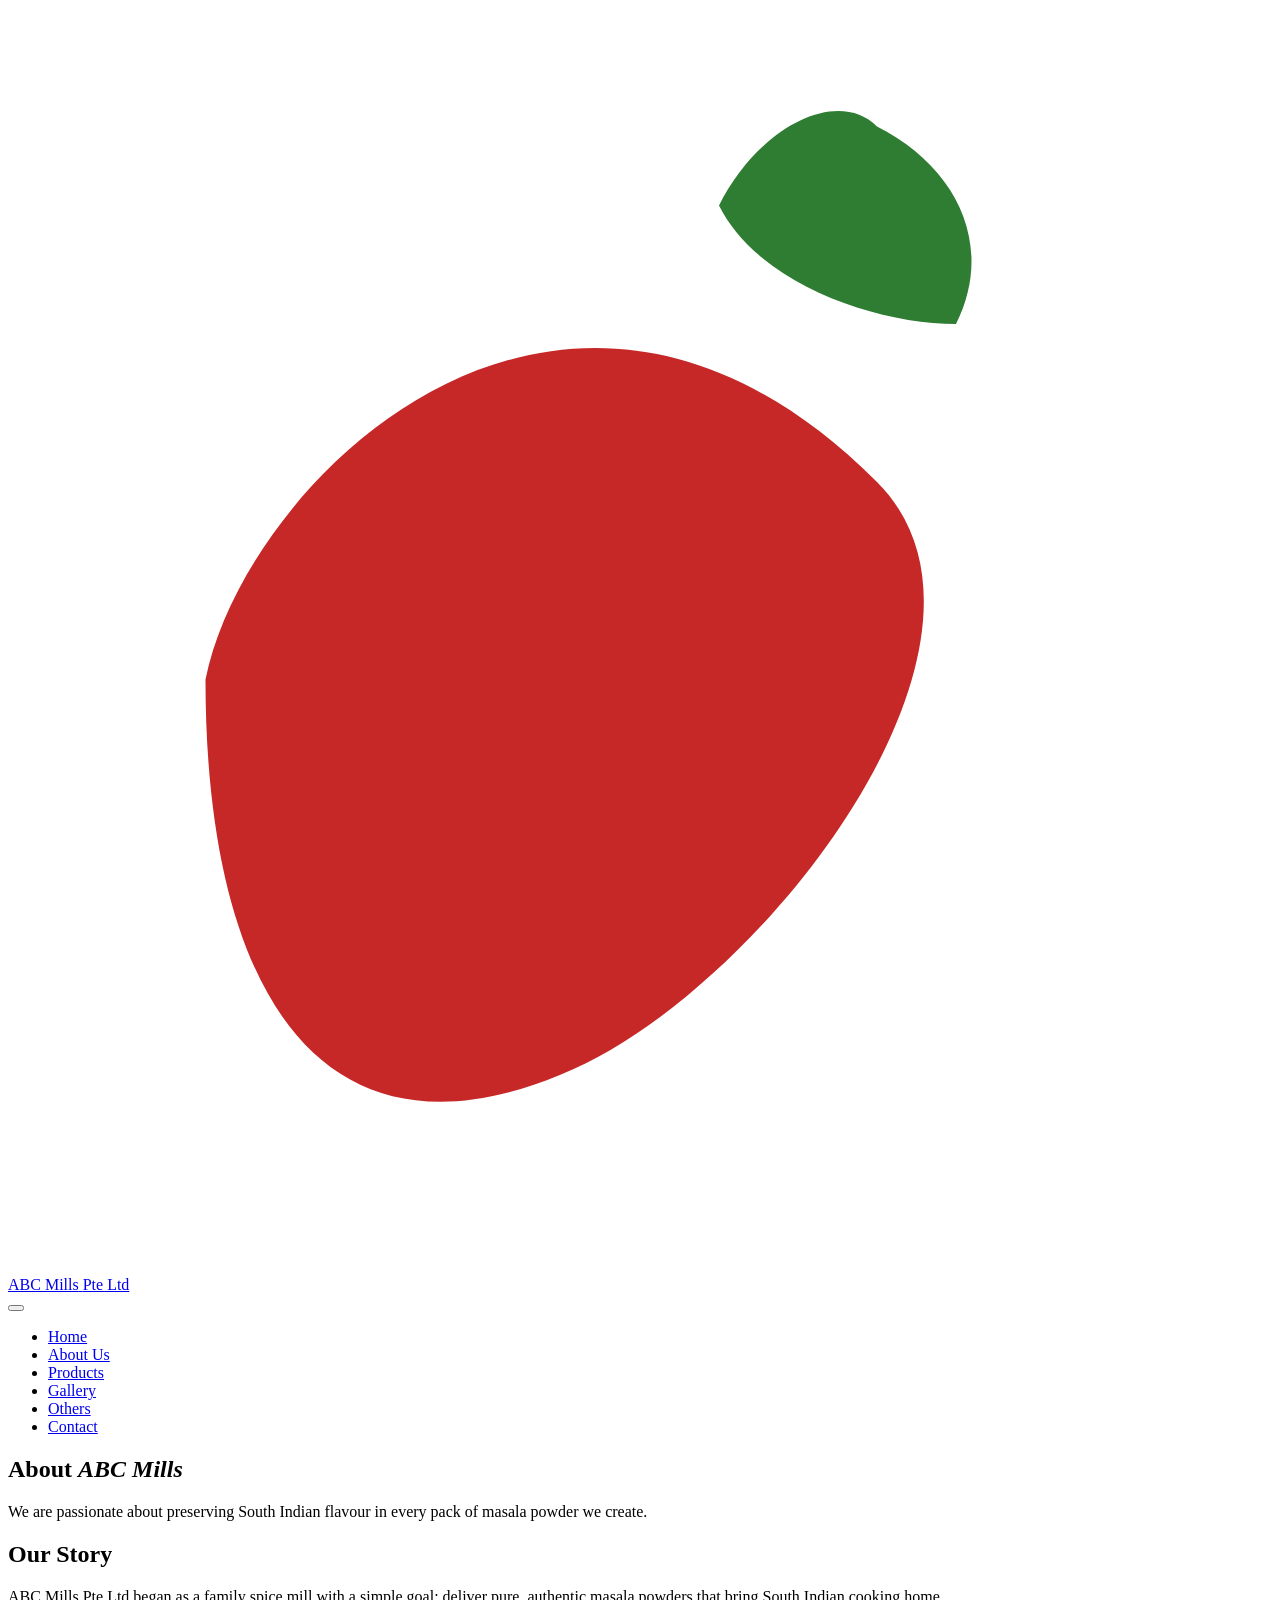
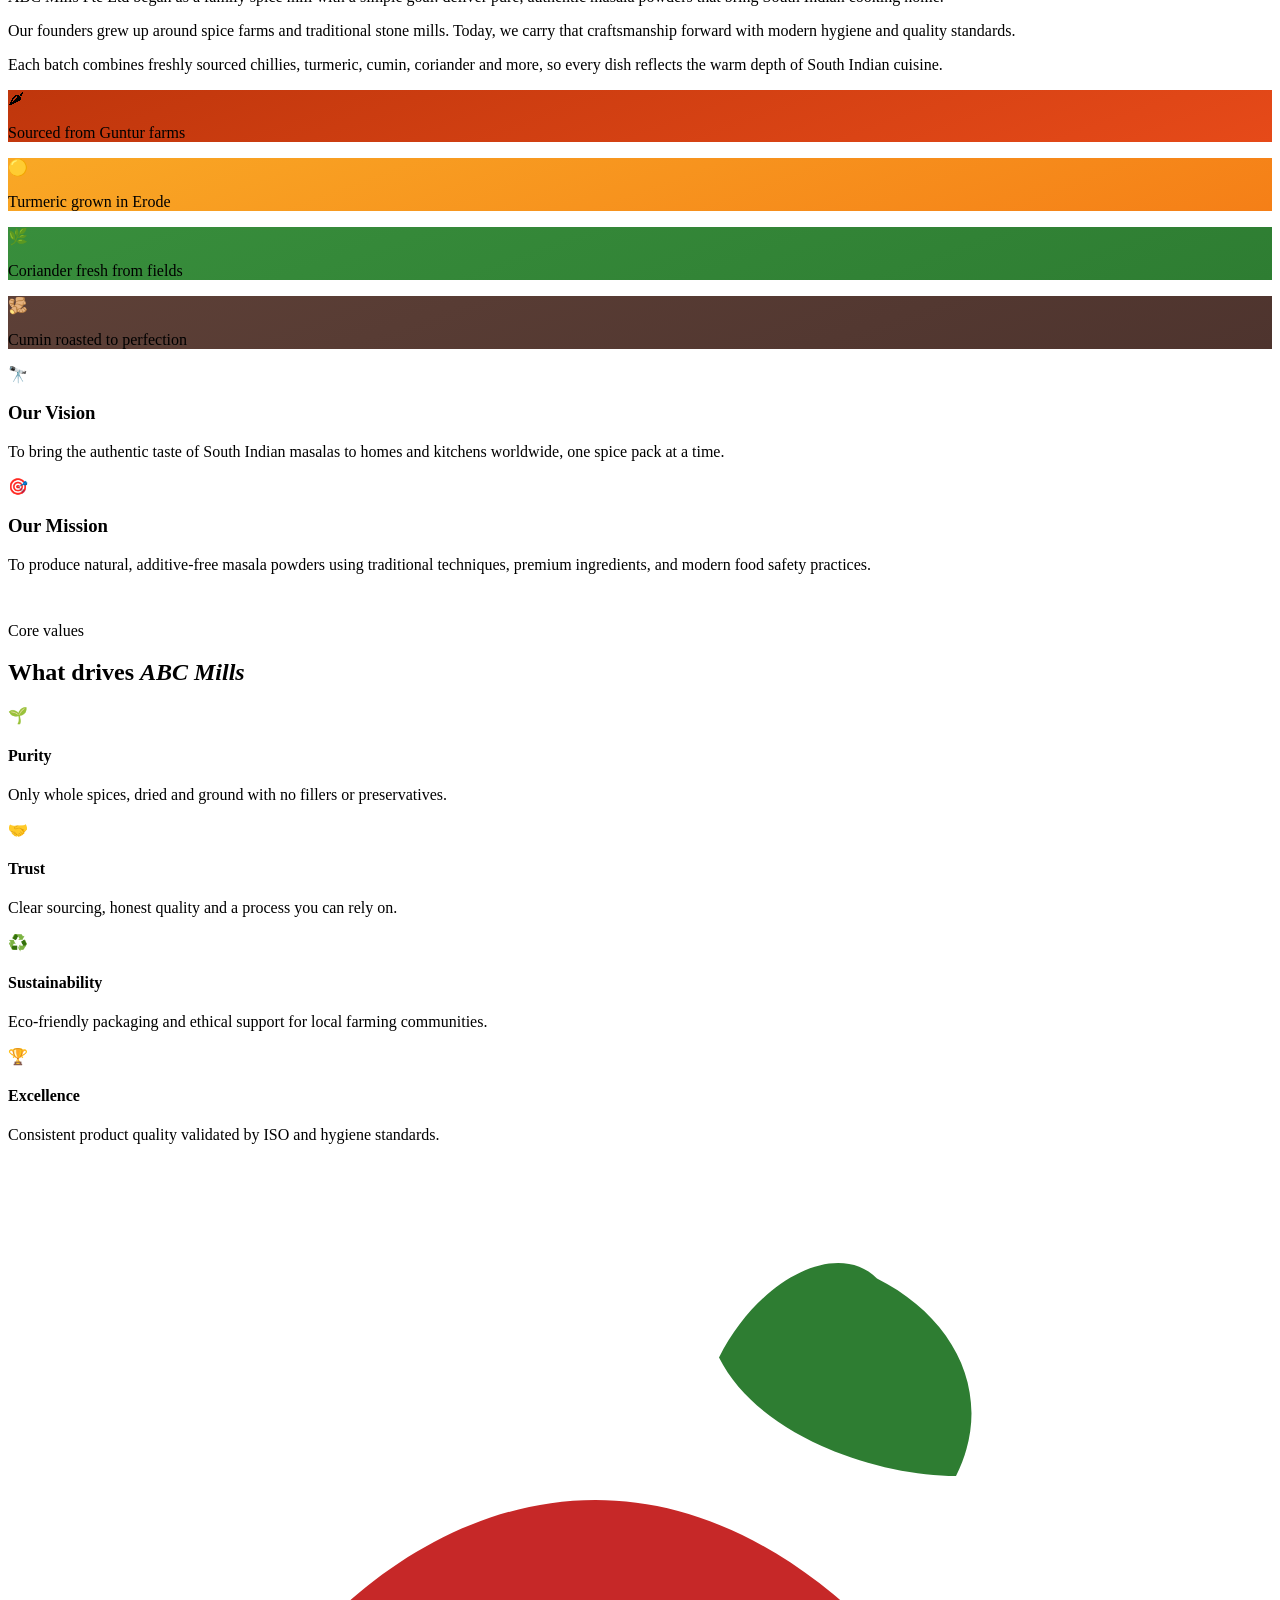
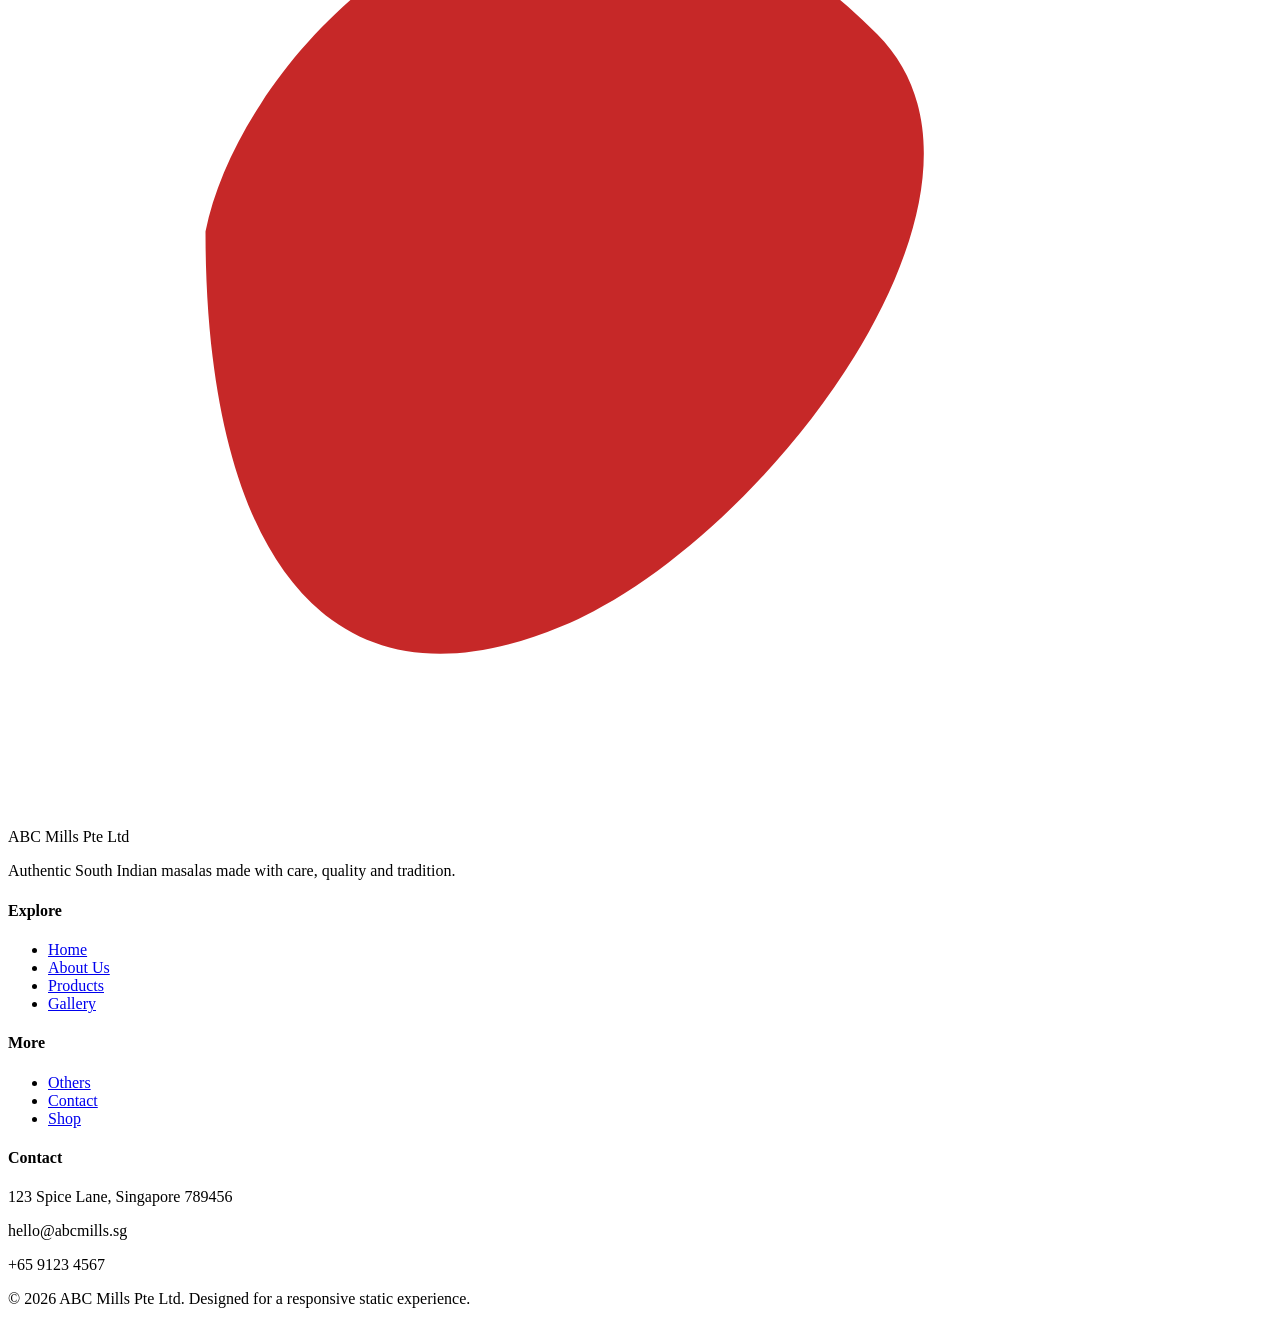
==== about.html @ 27a4ec45 "Add files via upload" ====
<!DOCTYPE html>
<html lang="en">
<head>
  <meta charset="UTF-8" />
  <meta name="viewport" content="width=device-width, initial-scale=1.0" />
  <meta name="description" content="About ABC Mills Pte Ltd — South Indian spice makers with a legacy of authentic masala powders." />
  <meta name="keywords" content="About ABC Mills, masala heritage, vision, mission, South Indian spices" />
  <meta name="author" content="ABC Mills Pte Ltd" />
  <title>ABC Mills Pte Ltd – About Us</title>
  <link rel="preconnect" href="https://fonts.googleapis.com" />
  <link rel="preconnect" href="https://fonts.gstatic.com" crossorigin />
  <link href="https://fonts.googleapis.com/css2?family=Playfair+Display:ital,wght@0,400;0,600;0,700;1,400&family=DM+Sans:wght@300;400;500;600&display=swap" rel="stylesheet" />
  <link rel="stylesheet" href="css/style.css" />
</head>
<body data-page="about">
  <nav class="navbar" id="navbar" role="navigation" aria-label="Primary navigation">
    <div class="nav-container">
      <a href="index.html" class="nav-logo" aria-label="ABC Mills home page">
        <span class="logo-icon" aria-hidden="true">
          <svg xmlns="http://www.w3.org/2000/svg" viewBox="0 0 64 64" role="img" aria-hidden="true">
            <path fill="#c62828" d="M10 34c2-10 18-26 34-10 8 8-6 26-16 30-12 5-18-4-18-20z"/>
            <path fill="#2e7d32" d="M44 6c4 2 6 6 4 10-4 0-10-2-12-6 2-4 6-6 8-4z"/>
          </svg>
        </span>
        <div>
          <span class="logo-name">ABC Mills</span>
          <span class="logo-tagline">Pte Ltd</span>
        </div>
      </a>
      <button class="hamburger" id="hamburger" aria-controls="navLinks" aria-expanded="false" aria-label="Toggle menu">
        <span></span><span></span><span></span>
      </button>
      <ul class="nav-links" id="navLinks">
        <li><a href="index.html" class="nav-link" data-page="home">Home</a></li>
        <li><a href="about.html" class="nav-link" data-page="about">About Us</a></li>
        <li><a href="products.html" class="nav-link" data-page="products">Products</a></li>
        <li><a href="gallery.html" class="nav-link" data-page="gallery">Gallery</a></li>
        <li><a href="others.html" class="nav-link" data-page="others">Others</a></li>
        <li><a href="contact.html" class="nav-link" data-page="contact">Contact</a></li>
      </ul>
    </div>
  </nav>

  <main>
    <section class="page-hero page-hero--saffron">
      <div class="container">
        <h1>About <em>ABC Mills</em></h1>
        <p>We are passionate about preserving South Indian flavour in every pack of masala powder we create.</p>
      </div>
    </section>

    <section class="section">
      <div class="container">
        <div class="about-intro">
          <div class="about-text animate-target">
            <h2>Our Story</h2>
            <p>ABC Mills Pte Ltd began as a family spice mill with a simple goal: deliver pure, authentic masala powders that bring South Indian cooking home.</p>
            <p>Our founders grew up around spice farms and traditional stone mills. Today, we carry that craftsmanship forward with modern hygiene and quality standards.</p>
            <p>Each batch combines freshly sourced chillies, turmeric, cumin, coriander and more, so every dish reflects the warm depth of South Indian cuisine.</p>
          </div>
          <div class="about-visual animate-target">
            <div class="about-img-grid">
              <div class="about-img-card" style="background:linear-gradient(160deg,#bf360c,#e64a19)">
                <span>🌶</span>
                <p>Sourced from Guntur farms</p>
              </div>
              <div class="about-img-card" style="background:linear-gradient(160deg,#f9a825,#f57f17)">
                <span>🟡</span>
                <p>Turmeric grown in Erode</p>
              </div>
              <div class="about-img-card" style="background:linear-gradient(160deg,#388e3c,#2e7d32)">
                <span>🌿</span>
                <p>Coriander fresh from fields</p>
              </div>
              <div class="about-img-card" style="background:linear-gradient(160deg,#5d4037,#4e342e)">
                <span>🫚</span>
                <p>Cumin roasted to perfection</p>
              </div>
            </div>
          </div>
        </div>

        <div class="vm-grid">
          <div class="vm-card vm-vision animate-target">
            <div class="vm-icon">🔭</div>
            <h3>Our Vision</h3>
            <p>To bring the authentic taste of South Indian masalas to homes and kitchens worldwide, one spice pack at a time.</p>
          </div>
          <div class="vm-card vm-mission animate-target">
            <div class="vm-icon">🎯</div>
            <h3>Our Mission</h3>
            <p>To produce natural, additive-free masala powders using traditional techniques, premium ingredients, and modern food safety practices.</p>
          </div>
        </div>

        <div class="section-header" style="margin-top:3rem">
          <span class="section-tag">Core values</span>
          <h2>What drives <em>ABC Mills</em></h2>
        </div>
        <div class="values-grid">
          <div class="value-item animate-target">
            <span class="value-icon">🌱</span>
            <h4>Purity</h4>
            <p>Only whole spices, dried and ground with no fillers or preservatives.</p>
          </div>
          <div class="value-item animate-target">
            <span class="value-icon">🤝</span>
            <h4>Trust</h4>
            <p>Clear sourcing, honest quality and a process you can rely on.</p>
          </div>
          <div class="value-item animate-target">
            <span class="value-icon">♻️</span>
            <h4>Sustainability</h4>
            <p>Eco-friendly packaging and ethical support for local farming communities.</p>
          </div>
          <div class="value-item animate-target">
            <span class="value-icon">🏆</span>
            <h4>Excellence</h4>
            <p>Consistent product quality validated by ISO and hygiene standards.</p>
          </div>
        </div>
      </div>
    </section>
  </main>

  <footer class="footer">
    <div class="container footer-top">
      <div class="footer-grid">
        <div class="footer-brand">
          <div class="footer-logo">
            <span class="logo-icon" aria-hidden="true">
              <svg xmlns="http://www.w3.org/2000/svg" viewBox="0 0 64 64" role="img" aria-hidden="true">
                <path fill="#c62828" d="M10 34c2-10 18-26 34-10 8 8-6 26-16 30-12 5-18-4-18-20z"/>
                <path fill="#2e7d32" d="M44 6c4 2 6 6 4 10-4 0-10-2-12-6 2-4 6-6 8-4z"/>
              </svg>
            </span>
            <div>
              <span class="logo-name">ABC Mills</span>
              <span class="logo-tagline">Pte Ltd</span>
            </div>
          </div>
          <p>Authentic South Indian masalas made with care, quality and tradition.</p>
        </div>
        <div class="footer-nav">
          <h4>Explore</h4>
          <ul>
            <li><a href="index.html">Home</a></li>
            <li><a href="about.html">About Us</a></li>
            <li><a href="products.html">Products</a></li>
            <li><a href="gallery.html">Gallery</a></li>
          </ul>
        </div>
        <div class="footer-nav">
          <h4>More</h4>
          <ul>
            <li><a href="others.html">Others</a></li>
            <li><a href="contact.html">Contact</a></li>
            <li><a href="dummy-shop.html">Shop</a></li>
          </ul>
        </div>
        <div class="footer-contact">
          <h4>Contact</h4>
          <p>123 Spice Lane, Singapore 789456</p>
          <p>hello@abcmills.sg</p>
          <p>+65 9123 4567</p>
        </div>
      </div>
    </div>
    <div class="container footer-bottom">
      <p>© 2026 ABC Mills Pte Ltd. Designed for a responsive static experience.</p>
    </div>
  </footer>

  <script src="js/main.js"></script>
</body>
</html>
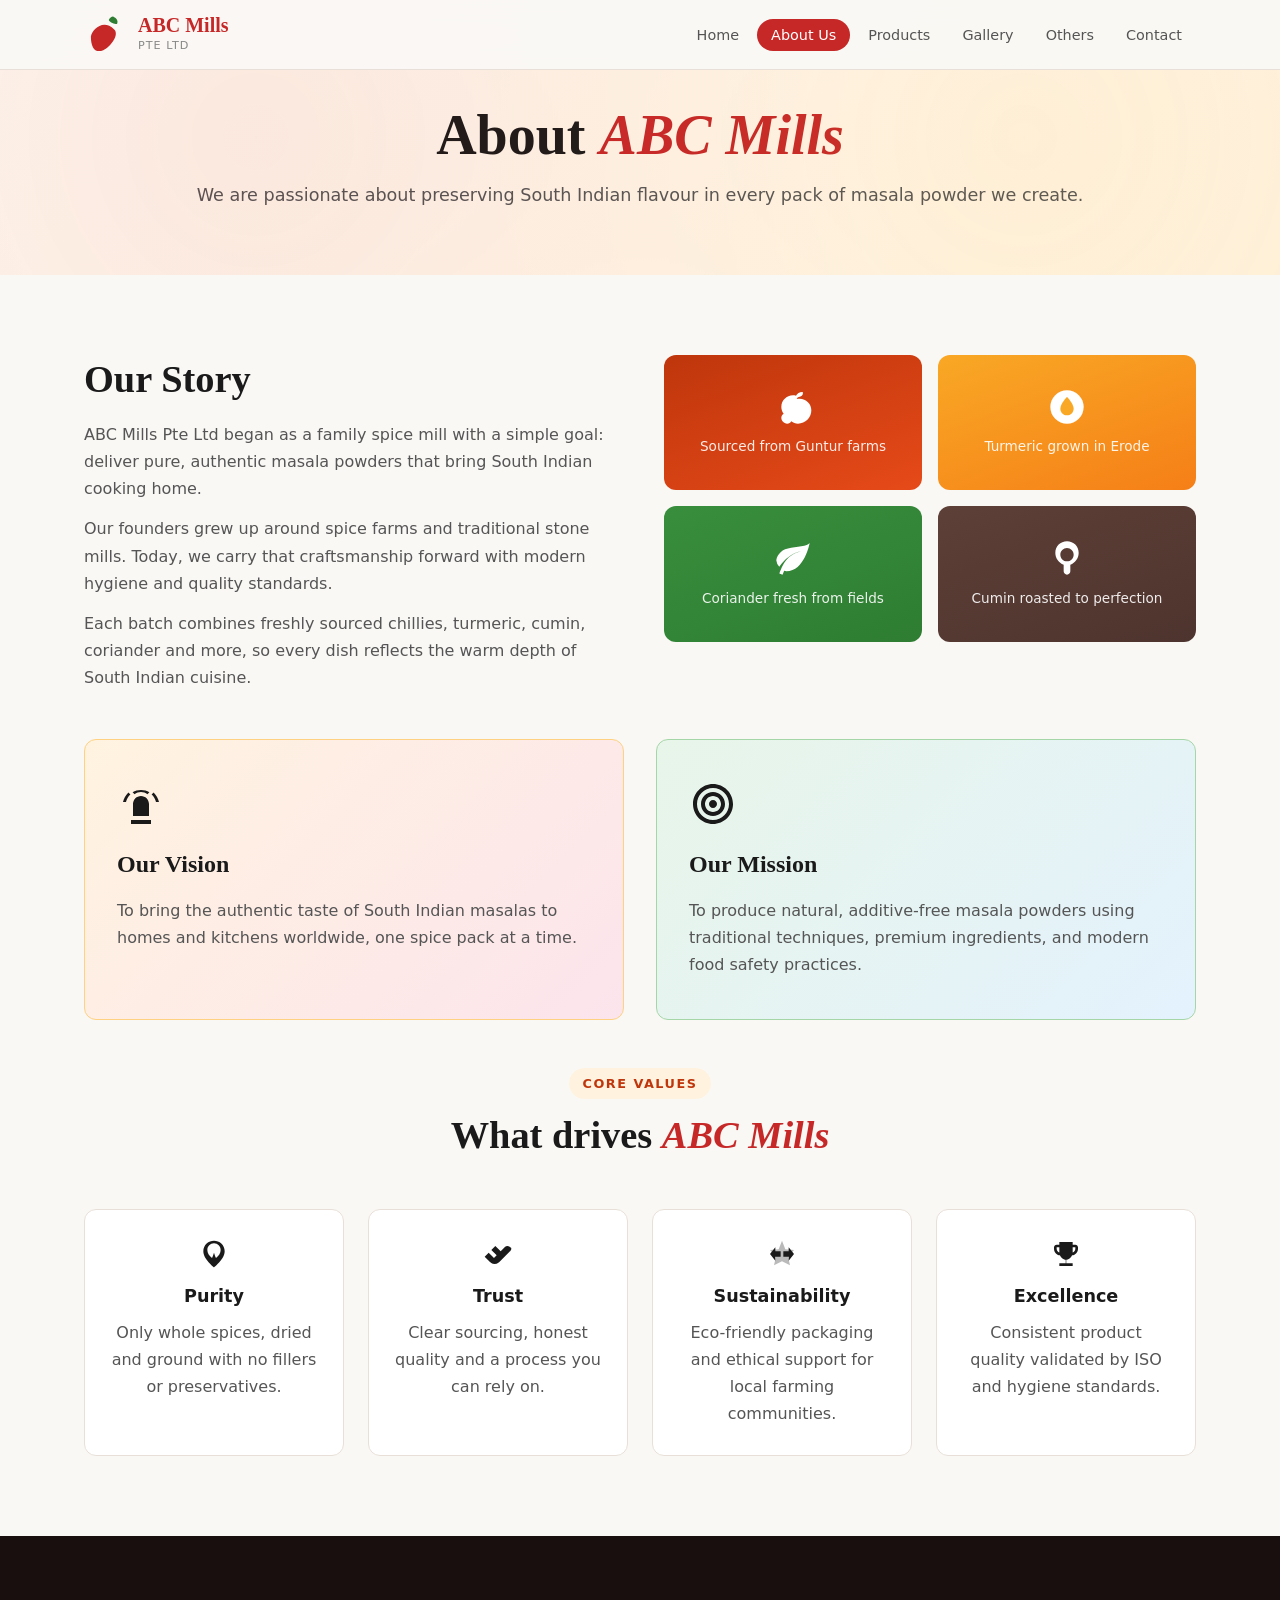
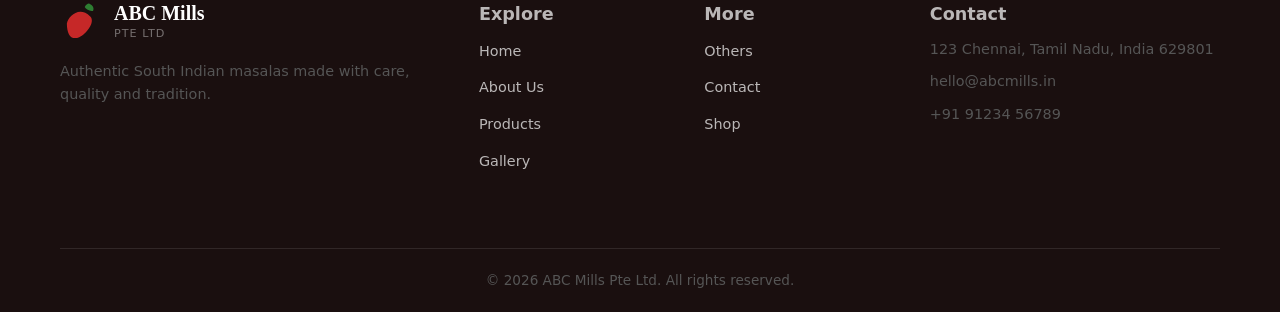
==== commit 8181a999: "Akil" ====
--- a/about.html
+++ b/about.html
@@ -11,6 +11,32 @@
   <link rel="preconnect" href="https://fonts.gstatic.com" crossorigin />
   <link href="https://fonts.googleapis.com/css2?family=Playfair+Display:ital,wght@0,400;0,600;0,700;1,400&family=DM+Sans:wght@300;400;500;600&display=swap" rel="stylesheet" />
   <link rel="stylesheet" href="css/style.css" />
+  <style>
+    .icon-svg, .vm-icon, .value-icon {
+      display: inline-flex;
+      align-items: center;
+      justify-content: center;
+    }
+    .icon-svg svg, .vm-icon svg, .value-icon svg {
+      width: 2.5rem;
+      height: 2.5rem;
+      fill: currentColor;
+    }
+    .vm-icon svg {
+      width: 3rem;
+      height: 3rem;
+    }
+    .value-icon svg {
+      width: 2rem;
+      height: 2rem;
+    }
+    .about-img-card span {
+      display: inline-flex;
+      align-items: center;
+      justify-content: center;
+      font-size: 2rem;
+    }
+  </style>
 </head>
 <body data-page="about">
   <nav class="navbar" id="navbar" role="navigation" aria-label="Primary navigation">
@@ -61,19 +87,19 @@
           <div class="about-visual animate-target">
             <div class="about-img-grid">
               <div class="about-img-card" style="background:linear-gradient(160deg,#bf360c,#e64a19)">
-                <span>🌶</span>
+                <span class="icon-svg"><svg xmlns="http://www.w3.org/2000/svg" viewBox="0 0 24 24" fill="currentColor" width="32" height="32"><path d="M17.5 3C15.9 3 14.5 3.9 13.8 5.2C13.3 5.1 12.7 5 12 5C8.1 5 5 8.1 5 12C5 13.5 5.5 14.9 6.4 16C5.5 16.5 5 17.4 5 18.5C5 20.4 6.6 22 8.5 22C9.6 22 10.5 21.5 11 20.6C12.1 21.5 13.5 22 15 22C19.4 22 23 18.4 23 14C23 10.1 19.9 7 16 7C15.3 7 14.7 7.1 14.2 7.2C14.5 6.5 15 6 15.5 6C16.9 6 18 4.9 18 3.5C18 3.2 17.8 3 17.5 3Z"/></svg></span>
                 <p>Sourced from Guntur farms</p>
               </div>
               <div class="about-img-card" style="background:linear-gradient(160deg,#f9a825,#f57f17)">
-                <span>🟡</span>
+                <span class="icon-svg"><svg xmlns="http://www.w3.org/2000/svg" viewBox="0 0 24 24" fill="currentColor" width="32" height="32"><circle cx="12" cy="12" r="10"/><path d="M12 6C12 6 8 10 8 13C8 15.2 9.8 17 12 17C14.2 17 16 15.2 16 13C16 10 12 6 12 6Z" fill="#f9a825"/></svg></span>
                 <p>Turmeric grown in Erode</p>
               </div>
               <div class="about-img-card" style="background:linear-gradient(160deg,#388e3c,#2e7d32)">
-                <span>🌿</span>
+                <span class="icon-svg"><svg xmlns="http://www.w3.org/2000/svg" viewBox="0 0 24 24" fill="currentColor" width="32" height="32"><path d="M17 8C8 10 5.9 16.17 3.82 21.34L5.71 22l1-2.3A4.49 4.49 0 0 0 8 20C19 20 22 3 22 3c-1 2-8 2.25-13 3.25S2 11.5 2 13.5a6.22 6.22 0 0 0 1.75 3.75C7 13 11 9 17 8Z"/></svg></span>
                 <p>Coriander fresh from fields</p>
               </div>
               <div class="about-img-card" style="background:linear-gradient(160deg,#5d4037,#4e342e)">
-                <span>🫚</span>
+                <span class="icon-svg"><svg xmlns="http://www.w3.org/2000/svg" viewBox="0 0 24 24" fill="currentColor" width="32" height="32"><path d="M12 2C8 2 5 5 5 9C5 12 7 15 10 16V20C10 21.1 10.9 22 12 22C13.1 22 14 21.1 14 20V16C17 15 19 12 19 9C19 5 16 2 12 2ZM12 14C9.8 14 8 12.2 8 10C8 7.8 9.8 6 12 6C14.2 6 16 7.8 16 10C16 12.2 14.2 14 12 14Z"/></svg></span>
                 <p>Cumin roasted to perfection</p>
               </div>
             </div>
@@ -82,12 +108,12 @@
 
         <div class="vm-grid">
           <div class="vm-card vm-vision animate-target">
-            <div class="vm-icon">🔭</div>
+            <div class="vm-icon"><svg xmlns="http://www.w3.org/2000/svg" viewBox="0 0 24 24" fill="currentColor" width="32" height="32"><path d="M21 11H19.5C19.2 9.5 18.4 8.2 17.3 7.2L18.3 6.2C19.7 7.6 20.6 9.2 21 11ZM16.2 6.1L15.2 7.1C14.3 6.4 13.2 6 12 6C10.8 6 9.7 6.4 8.8 7.1L7.8 6.1C9 5.4 10.4 5 12 5C13.6 5 15 5.4 16.2 6.1ZM6.7 7.2C5.6 8.2 4.8 9.5 4.5 11H3C3.4 9.2 4.3 7.6 5.7 6.2L6.7 7.2ZM12 8C14.2 8 16 9.8 16 12V18H8V12C8 9.8 9.8 8 12 8ZM7 20H17V22H7V20Z"/></svg></div>
             <h3>Our Vision</h3>
             <p>To bring the authentic taste of South Indian masalas to homes and kitchens worldwide, one spice pack at a time.</p>
           </div>
           <div class="vm-card vm-mission animate-target">
-            <div class="vm-icon">🎯</div>
+            <div class="vm-icon"><svg xmlns="http://www.w3.org/2000/svg" viewBox="0 0 24 24" fill="currentColor" width="32" height="32"><path d="M12 2C6.5 2 2 6.5 2 12S6.5 22 12 22 22 17.5 22 12 17.5 2 12 2ZM12 20C7.6 20 4 16.4 4 12S7.6 4 12 4 20 7.6 20 12 16.4 20 12 20ZM12 6C8.7 6 6 8.7 6 12S8.7 18 12 18 18 15.3 18 12 15.3 6 12 6ZM12 16C9.8 16 8 14.2 8 12S9.8 8 12 8 16 9.8 16 12 14.2 16 12 16ZM12 10C10.9 10 10 10.9 10 12S10.9 14 12 14 14 13.1 14 12 13.1 10 12 10Z"/></svg></div>
             <h3>Our Mission</h3>
             <p>To produce natural, additive-free masala powders using traditional techniques, premium ingredients, and modern food safety practices.</p>
           </div>
@@ -99,22 +125,22 @@
         </div>
         <div class="values-grid">
           <div class="value-item animate-target">
-            <span class="value-icon">🌱</span>
+            <span class="value-icon"><svg xmlns="http://www.w3.org/2000/svg" viewBox="0 0 24 24" fill="currentColor" width="32" height="32"><path d="M12 22C12 22 4 16 4 10C4 5 8 2 12 2C16 2 20 5 20 10C20 16 12 22 12 22ZM12 4C9.2 4 7 6.2 7 9C7 11.5 8.5 13.5 10.5 15C11 14 11.5 12.5 12 11C12.5 12.5 13 14 13.5 15C15.5 13.5 17 11.5 17 9C17 6.2 14.8 4 12 4Z"/></svg></span>
             <h4>Purity</h4>
             <p>Only whole spices, dried and ground with no fillers or preservatives.</p>
           </div>
           <div class="value-item animate-target">
-            <span class="value-icon">🤝</span>
+            <span class="value-icon"><svg xmlns="http://www.w3.org/2000/svg" viewBox="0 0 24 24" fill="currentColor" width="32" height="32"><path d="M21 7C21 7 20.5 6 19 6C17.5 6 17 7 17 7L14 10L10 6L7 9L11 13L9 15L5 11L2 14L6 18C6 18 7.5 19.5 9.5 19.5C11.5 19.5 13 18 13 18L21 10C21 10 22 9 22 8C22 7 21 7 21 7Z"/></svg></span>
             <h4>Trust</h4>
             <p>Clear sourcing, honest quality and a process you can rely on.</p>
           </div>
           <div class="value-item animate-target">
-            <span class="value-icon">♻️</span>
+            <span class="value-icon"><svg xmlns="http://www.w3.org/2000/svg" viewBox="0 0 24 24" fill="currentColor" width="32" height="32"><path d="M12 2L14.5 8.5L21 9L16.5 14L18 20.5L12 17.5L6 20.5L7.5 14L3 9L9.5 8.5L12 2Z" opacity="0.3"/><path d="M7 7L3 12L7 17V14H11V10H7V7ZM17 7V10H13V14H17V17L21 12L17 7Z"/></svg></span>
             <h4>Sustainability</h4>
             <p>Eco-friendly packaging and ethical support for local farming communities.</p>
           </div>
           <div class="value-item animate-target">
-            <span class="value-icon">🏆</span>
+            <span class="value-icon"><svg xmlns="http://www.w3.org/2000/svg" viewBox="0 0 24 24" fill="currentColor" width="32" height="32"><path d="M19 5H17V3H7V5H5C3.9 5 3 5.9 3 7V8C3 10.55 4.92 12.74 7.39 12.96C8.27 14.85 10.11 16.18 12.21 16.45V19H7V21H17V19H11.79V16.45C13.89 16.18 15.73 14.85 16.61 12.96C19.08 12.74 21 10.55 21 8V7C21 5.9 20.1 5 19 5ZM5 8V7H7V10.82C5.84 10.4 5 9.3 5 8ZM19 8C19 9.3 18.16 10.4 17 10.82V7H19V8Z"/></svg></span>
             <h4>Excellence</h4>
             <p>Consistent product quality validated by ISO and hygiene standards.</p>
           </div>
@@ -160,14 +186,14 @@
         </div>
         <div class="footer-contact">
           <h4>Contact</h4>
-          <p>123 Spice Lane, Singapore 789456</p>
-          <p>hello@abcmills.sg</p>
-          <p>+65 9123 4567</p>
+          <p>123 Chennai, Tamil Nadu, India 629801</p>
+          <p>hello@abcmills.in</p>
+          <p>+91 91234 56789</p>
         </div>
       </div>
     </div>
     <div class="container footer-bottom">
-      <p>© 2026 ABC Mills Pte Ltd. Designed for a responsive static experience.</p>
+      <p>© 2026 ABC Mills Pte Ltd. All rights reserved.</p>
     </div>
   </footer>
 
--- a/css/style.css
+++ b/css/style.css
@@ -0,0 +1,897 @@
+/* ===== RESET & BASE ===== */
+*, *::before, *::after { box-sizing: border-box; margin: 0; padding: 0; }
+
+:root {
+  --primary: #c62828;
+  --primary-dark: #8e0000;
+  --primary-light: #ff5f52;
+  --accent: #f9a825;
+  --accent-dark: #c17900;
+  --text: #1a1a1a;
+  --text-muted: #555;
+  --text-light: #888;
+  --bg: #faf8f5;
+  --bg-warm: #fff8f0;
+  --bg-card: #ffffff;
+  --border: #e8e0d8;
+  --shadow: 0 2px 16px rgba(0,0,0,0.08);
+  --shadow-lg: 0 8px 40px rgba(0,0,0,0.12);
+  --radius: 12px;
+  --radius-sm: 8px;
+  --radius-lg: 20px;
+  --nav-height: 70px;
+  --font-display: 'Playfair Display', Georgia, serif;
+  --font-body: 'DM Sans', system-ui, sans-serif;
+}
+
+html { scroll-behavior: smooth; }
+
+body {
+  font-family: var(--font-body);
+  background: var(--bg);
+  color: var(--text);
+  line-height: 1.7;
+  font-size: 16px;
+}
+
+a { text-decoration: none; color: inherit; }
+img { max-width: 100%; display: block; }
+em { font-style: italic; color: var(--primary); }
+
+/* ===== SCROLLBAR ===== */
+::-webkit-scrollbar { width: 6px; }
+::-webkit-scrollbar-track { background: var(--bg); }
+::-webkit-scrollbar-thumb { background: var(--primary); border-radius: 3px; }
+
+/* ===== TYPOGRAPHY ===== */
+h1 { font-family: var(--font-display); font-size: clamp(2rem, 5vw, 3.5rem); font-weight: 700; line-height: 1.2; }
+h2 { font-family: var(--font-display); font-size: clamp(1.6rem, 3vw, 2.4rem); font-weight: 600; line-height: 1.3; margin-bottom: 1rem; }
+h3 { font-size: 1.25rem; font-weight: 600; margin-bottom: 0.5rem; }
+h4 { font-size: 1.1rem; font-weight: 600; margin-bottom: 0.4rem; }
+h5 { font-size: 0.95rem; font-weight: 600; letter-spacing: 0.5px; text-transform: uppercase; color: var(--text-muted); margin-bottom: 1rem; }
+p { margin-bottom: 0.8rem; color: var(--text-muted); }
+p:last-child { margin-bottom: 0; }
+
+/* ===== LAYOUT ===== */
+.container { max-width: 1160px; margin: 0 auto; padding: 0 1.5rem; }
+.section { padding: 5rem 0; }
+
+.section-header { text-align: center; margin-bottom: 3rem; }
+.section-tag {
+  display: inline-block;
+  background: #fff3e0;
+  color: #bf360c;
+  font-size: 0.8rem;
+  font-weight: 600;
+  letter-spacing: 1.5px;
+  text-transform: uppercase;
+  padding: 5px 14px;
+  border-radius: 100px;
+  margin-bottom: 0.75rem;
+}
+
+.text-center { text-align: center; }
+
+/* ===== BUTTONS ===== */
+.btn {
+  display: inline-block;
+  padding: 12px 28px;
+  border-radius: 100px;
+  font-family: var(--font-body);
+  font-size: 0.95rem;
+  font-weight: 500;
+  cursor: pointer;
+  transition: all 0.22s ease;
+  border: 2px solid transparent;
+  line-height: 1;
+  white-space: nowrap;
+}
+.btn-primary {
+  background: var(--primary);
+  color: #fff;
+  border-color: var(--primary);
+}
+.btn-primary:hover {
+  background: var(--primary-dark);
+  border-color: var(--primary-dark);
+  transform: translateY(-2px);
+  box-shadow: 0 6px 20px rgba(198,40,40,0.35);
+}
+.btn-outline {
+  background: transparent;
+  color: var(--primary);
+  border-color: var(--primary);
+}
+.btn-outline:hover {
+  background: var(--primary);
+  color: #fff;
+  transform: translateY(-2px);
+}
+.btn-sm { padding: 8px 18px; font-size: 0.85rem; }
+.btn-lg { padding: 16px 40px; font-size: 1.05rem; }
+.btn-full { width: 100%; text-align: center; padding: 14px; }
+
+/* ===== NAVBAR ===== */
+.navbar {
+  position: fixed;
+  top: 0;
+  left: 0;
+  right: 0;
+  height: var(--nav-height);
+  background: rgba(250,248,245,0.95);
+  backdrop-filter: blur(12px);
+  border-bottom: 1px solid var(--border);
+  z-index: 1000;
+  transition: box-shadow 0.3s;
+}
+.navbar.scrolled { box-shadow: 0 2px 20px rgba(0,0,0,0.1); }
+
+.nav-container {
+  max-width: 1160px;
+  margin: 0 auto;
+  padding: 0 1.5rem;
+  height: 100%;
+  display: flex;
+  align-items: center;
+  justify-content: space-between;
+}
+
+.nav-logo {
+  display: flex;
+  align-items: center;
+  gap: 10px;
+  cursor: pointer;
+}
+.logo-icon { font-size: 1.8rem; line-height: 1; }
+.logo-name { display: block; font-family: var(--font-display); font-size: 1.25rem; font-weight: 700; color: var(--primary); line-height: 1.1; }
+.logo-tagline { display: block; font-size: 0.7rem; color: var(--text-light); letter-spacing: 1px; text-transform: uppercase; }
+
+/* SVG logo sizing */
+.logo-icon {
+  display: inline-flex;
+  align-items: center;
+  justify-content: center;
+  width: 44px;
+  height: 44px;
+}
+.logo-icon svg { width: 100%; height: 100%; display: block; }
+
+.nav-links {
+  display: flex;
+  list-style: none;
+  gap: 0.25rem;
+}
+.nav-link {
+  padding: 8px 14px;
+  border-radius: 100px;
+  font-size: 0.9rem;
+  font-weight: 500;
+  color: var(--text-muted);
+  transition: all 0.2s;
+}
+.nav-link:hover, .nav-link.active {
+  background: var(--primary);
+  color: #fff;
+}
+
+.hamburger {
+  display: none;
+  flex-direction: column;
+  gap: 5px;
+  background: none;
+  border: none;
+  cursor: pointer;
+  padding: 4px;
+}
+.hamburger span {
+  display: block;
+  width: 24px;
+  height: 2px;
+  background: var(--text);
+  border-radius: 2px;
+  transition: all 0.3s;
+}
+.hamburger.open span:nth-child(1) { transform: rotate(45deg) translate(5px, 5px); }
+.hamburger.open span:nth-child(2) { opacity: 0; }
+.hamburger.open span:nth-child(3) { transform: rotate(-45deg) translate(5px, -5px); }
+
+/* ===== PAGES ===== */
+.page {
+  display: none;
+  padding-top: var(--nav-height);
+  min-height: 100vh;
+  animation: fadeIn 0.4s ease;
+}
+.page.active { display: block; }
+
+@keyframes fadeIn {
+  from { opacity: 0; transform: translateY(10px); }
+  to { opacity: 1; transform: translateY(0); }
+}
+
+/* ===== HOME HERO / BANNER ===== */
+.hero {
+  padding-top: calc(var(--nav-height) + 1.5rem);
+  padding-bottom: 2.5rem;
+  min-height: calc(100vh - var(--nav-height) - 3.5rem);
+  display: grid;
+  grid-template-columns: 1fr 1fr;
+  align-items: center;
+  gap: 3rem;
+  max-width: 1160px;
+  margin: 0 auto;
+  padding-left: 1.5rem;
+  padding-right: 1.5rem;
+  position: relative;
+}
+.hero-bg {
+  position: fixed;
+  inset: 0;
+  background: radial-gradient(ellipse at 70% 40%, rgba(249,168,37,0.07) 0%, transparent 60%),
+    radial-gradient(ellipse at 30% 80%, rgba(198,40,40,0.05) 0%, transparent 60%);
+  pointer-events: none;
+  z-index: -1;
+}
+.hero-badge {
+  display: inline-block;
+  background: #fff3e0;
+  color: #bf360c;
+  font-size: 0.8rem;
+  font-weight: 600;
+  letter-spacing: 1px;
+  text-transform: uppercase;
+  padding: 6px 16px;
+  border-radius: 100px;
+  margin-bottom: 1.25rem;
+  border: 1px solid #ffd180;
+}
+.hero-title { font-size: clamp(1.6rem, 4.5vw, 2.4rem); margin-bottom: 0.5rem; }
+.hero-subtitle { font-size: 1.1rem; color: var(--text-muted); margin-bottom: 2rem; max-width: 520px; margin-left: auto; margin-right: auto; }
+.hero-cta { display: flex; gap: 1rem; flex-wrap: wrap; align-items: center; }
+
+/* Hero Banner Slider */
+.hero-banner {
+  position: relative;
+  min-height: 500px;
+  display: flex;
+  flex-direction: column;
+  justify-content: center;
+  align-items: center;
+  text-align: center;
+  color: #fff;
+  overflow: hidden;
+  border-radius: var(--radius-lg);
+  box-shadow: var(--shadow-lg);
+}
+.hero-banner-slide {
+  position: absolute;
+  inset: 0;
+  opacity: 0;
+  transition: opacity 0.8s ease;
+  display: flex;
+  flex-direction: column;
+  justify-content: center;
+  align-items: center;
+  padding: 3rem 2rem;
+  background-size: cover;
+  background-position: center;
+}
+.hero-banner-slide.active {
+  opacity: 1;
+}
+.hero-banner-slide::before {
+  content: '';
+  position: absolute;
+  inset: 0;
+  background: linear-gradient(180deg, rgba(0,0,0,0.4), rgba(0,0,0,0.6));
+  z-index: 1;
+}
+.hero-banner-content {
+  position: relative;
+  z-index: 2;
+  max-width: 700px;
+}
+.hero-banner h1 {
+  color: #fff;
+  text-shadow: 0 4px 12px rgba(0,0,0,0.4);
+  margin-bottom: 1rem;
+}
+.hero-banner p {
+  color: rgba(255,255,255,0.9);
+  font-size: 1.15rem;
+  margin-bottom: 2rem;
+  text-shadow: 0 2px 8px rgba(0,0,0,0.3);
+}
+.hero-banner-dots {
+  position: absolute;
+  bottom: 1.5rem;
+  left: 50%;
+  transform: translateX(-50%);
+  display: flex;
+  gap: 0.65rem;
+  z-index: 3;
+}
+.hero-banner-dot {
+  width: 12px;
+  height: 12px;
+  border-radius: 50%;
+  background: rgba(255,255,255,0.4);
+  border: 1px solid rgba(255,255,255,0.7);
+  cursor: pointer;
+  transition: transform 0.25s ease, background 0.25s ease;
+}
+.hero-banner-dot.active {
+  background: var(--accent);
+  transform: scale(1.1);
+  border-color: transparent;
+}
+
+/* ===== PAGE HERO ===== */
+.page-hero {
+  padding: calc(var(--nav-height) + 2rem) 0 4rem;
+  text-align: center;
+  position: relative;
+  overflow: hidden;
+}
+.page-hero::before {
+  content: '';
+  position: absolute;
+  inset: 0;
+  opacity: 0.07;
+  background-image: radial-gradient(circle at 20% 50%, #c62828 0%, transparent 60%),
+    radial-gradient(circle at 80% 50%, #f9a825 0%, transparent 60%);
+}
+.page-hero h1 { margin-bottom: 0.75rem; }
+.page-hero p { font-size: 1.1rem; color: var(--text-muted); }
+
+.page-hero--saffron { background: linear-gradient(135deg, #fff8f0, #fff3e0); }
+.page-hero--spice { background: linear-gradient(135deg, #fce4ec, #fff3e0); }
+.page-hero--gallery { background: linear-gradient(135deg, #f3e5f5, #fce4ec); }
+.page-hero--others { background: linear-gradient(135deg, #e8f5e9, #fff3e0); }
+.page-hero--contact { background: linear-gradient(135deg, #e3f2fd, #fff3e0); }
+
+/* ===== HIGHLIGHTS ===== */
+.highlights-section { background: var(--bg-warm); }
+.highlights-grid {
+  display: grid;
+  grid-template-columns: repeat(auto-fit, minmax(220px, 1fr));
+  gap: 1.5rem;
+}
+.highlight-card {
+  background: var(--bg-card);
+  border-radius: var(--radius);
+  padding: 2rem 1.5rem;
+  border: 1px solid var(--border);
+  transition: all 0.3s;
+  text-align: center;
+}
+.highlight-card:hover {
+  transform: translateY(-4px);
+  box-shadow: var(--shadow);
+  border-color: var(--primary);
+}
+.hcard-icon { font-size: 2.5rem; margin-bottom: 1rem; display: block; }
+
+/* ===== PRODUCTS GRID ===== */
+.bestsellers-section { background: var(--bg); }
+.products-grid {
+  display: grid;
+  grid-template-columns: repeat(auto-fit, minmax(260px, 1fr));
+  gap: 1.5rem;
+}
+.products-grid--large {
+  grid-template-columns: repeat(auto-fill, minmax(280px, 1fr));
+}
+.product-card {
+  background: var(--bg-card);
+  border-radius: var(--radius);
+  overflow: hidden;
+  border: 1px solid var(--border);
+  transition: all 0.3s;
+}
+.product-card:hover {
+  transform: translateY(-5px);
+  box-shadow: var(--shadow-lg);
+}
+.product-img {
+  height: 180px;
+  display: flex;
+  align-items: center;
+  justify-content: center;
+  position: relative;
+}
+.product-img img {
+  width: 100%;
+  height: 100%;
+  object-fit: cover;
+}
+.product-emoji { font-size: 3.5rem; }
+.product-info { padding: 1.25rem; }
+.product-info h4 { margin-bottom: 0.4rem; }
+.product-info p { font-size: 0.9rem; margin-bottom: 1rem; }
+
+.product-card--premium { border-color: var(--accent); }
+.premium-badge {
+  display: inline-block;
+  background: #fff3e0;
+  color: #c17900;
+  font-size: 0.75rem;
+  font-weight: 600;
+  padding: 3px 10px;
+  border-radius: 100px;
+  margin-bottom: 0.5rem;
+}
+
+/* ===== STATS ===== */
+.stats-banner {
+  background: linear-gradient(135deg, var(--primary) 0%, #b71c1c 100%);
+  padding: 3.5rem 0;
+  margin-top: 2.5rem;
+}
+.stats-grid {
+  display: grid;
+  grid-template-columns: repeat(auto-fit, minmax(150px, 1fr));
+  gap: 2rem;
+  text-align: center;
+}
+.stat-num { display: block; font-family: var(--font-display); font-size: 2.5rem; font-weight: 700; color: #fff; line-height: 1; }
+.stat-label { display: block; color: rgba(255,255,255,0.8); font-size: 0.9rem; margin-top: 0.4rem; }
+
+/* ===== CTA ===== */
+.cta-section { background: var(--bg-warm); }
+.cta-box {
+  background: linear-gradient(135deg, #fff3e0, #fce4ec);
+  border-radius: var(--radius-lg);
+  padding: 4rem 3rem;
+  text-align: center;
+  border: 1px solid #ffd180;
+}
+.cta-box h2 { margin-bottom: 0.75rem; }
+.cta-box p { font-size: 1.05rem; margin-bottom: 2rem; }
+
+/* ===== ABOUT ===== */
+.about-intro {
+  display: grid;
+  grid-template-columns: 1fr 1fr;
+  gap: 3rem;
+  align-items: start;
+  margin-bottom: 3rem;
+}
+.about-text h2 { margin-bottom: 1rem; }
+.about-img-grid {
+  display: grid;
+  grid-template-columns: 1fr 1fr;
+  gap: 1rem;
+}
+.about-img-card {
+  border-radius: var(--radius);
+  padding: 2rem 1rem;
+  text-align: center;
+  color: white;
+  transition: transform 0.3s;
+}
+.about-img-card:hover { transform: scale(1.03); }
+.about-img-card span { display: block; margin-bottom: 0.5rem; font-size: 2.5rem; }
+.about-img-card p { color: rgba(255,255,255,0.9); font-size: 0.85rem; margin: 0; font-weight: 500; }
+
+.vm-grid {
+  display: grid;
+  grid-template-columns: 1fr 1fr;
+  gap: 2rem;
+  margin: 2rem 0;
+}
+.vm-card {
+  border-radius: var(--radius);
+  padding: 2.5rem 2rem;
+  position: relative;
+  overflow: hidden;
+}
+.vm-vision { background: linear-gradient(135deg, #fff3e0, #fce4ec); border: 1px solid #ffd180; }
+.vm-mission { background: linear-gradient(135deg, #e8f5e9, #e3f2fd); border: 1px solid #a5d6a7; }
+.vm-icon { font-size: 2.5rem; margin-bottom: 1rem; }
+.vm-card h3 { font-family: var(--font-display); font-size: 1.5rem; margin-bottom: 0.75rem; }
+.vm-card p { color: var(--text-muted); margin: 0; }
+
+.values-grid {
+  display: grid;
+  grid-template-columns: repeat(auto-fit, minmax(200px, 1fr));
+  gap: 1.5rem;
+}
+.value-item {
+  background: var(--bg-card);
+  border-radius: var(--radius);
+  padding: 1.75rem 1.5rem;
+  border: 1px solid var(--border);
+  transition: all 0.3s;
+  text-align: center;
+}
+.value-item:hover { border-color: var(--primary); transform: translateY(-3px); box-shadow: var(--shadow); }
+.value-icon { font-size: 1.75rem; margin-bottom: 0.75rem; display: block; }
+
+/* ===== GALLERY ===== */
+.gallery-grid {
+  display: grid;
+  grid-template-columns: repeat(3, 1fr);
+  gap: 1rem;
+}
+.gallery-item {
+  border-radius: var(--radius);
+  overflow: hidden;
+  position: relative;
+  cursor: pointer;
+  transition: transform 0.3s;
+  min-height: 220px;
+}
+.gallery-item:hover { transform: scale(1.02); }
+.gallery-item img {
+  width: 100%;
+  height: 100%;
+  object-fit: cover;
+  transition: transform 0.5s ease;
+}
+.gallery-item:hover img { transform: scale(1.08); }
+.gallery-label {
+  position: absolute;
+  bottom: 0;
+  left: 0;
+  right: 0;
+  background: rgba(0,0,0,0.6);
+  backdrop-filter: blur(4px);
+  padding: 1rem;
+  text-align: center;
+  transition: all 0.3s;
+}
+.gallery-label h4 { color: #fff; font-size: 0.95rem; margin: 0 0 4px; }
+.gallery-label p { color: rgba(255,255,255,0.8); font-size: 0.8rem; margin: 0; }
+.gallery-item--lg { grid-column: span 1; min-height: 280px; }
+.gallery-item--wide { grid-column: span 2; }
+
+/* ===== FAQs ===== */
+.faq-list { max-width: 800px; margin: 0 auto; }
+.faq-item { border: 1px solid var(--border); border-radius: var(--radius-sm); margin-bottom: 0.75rem; overflow: hidden; background: var(--bg-card); }
+.faq-question {
+  width: 100%;
+  background: none;
+  border: none;
+  padding: 1.25rem 1.5rem;
+  text-align: left;
+  font-family: var(--font-body);
+  font-size: 1rem;
+  font-weight: 500;
+  color: var(--text);
+  cursor: pointer;
+  display: flex;
+  justify-content: space-between;
+  align-items: center;
+  transition: background 0.2s;
+}
+.faq-question:hover { background: #fff8f0; }
+.faq-question.open { color: var(--primary); background: #fff8f0; }
+.faq-arrow { font-size: 0.75rem; transition: transform 0.3s; color: var(--text-light); }
+.faq-question.open .faq-arrow { transform: rotate(180deg); color: var(--primary); }
+.faq-answer {
+  max-height: 0;
+  overflow: hidden;
+  transition: max-height 0.35s ease;
+}
+.faq-answer.open { max-height: 200px; }
+.faq-answer p { padding: 0 1.5rem 1.25rem; margin: 0; font-size: 0.95rem; }
+
+/* ===== TESTIMONIALS ===== */
+.testimonials-grid {
+  display: grid;
+  grid-template-columns: repeat(auto-fit, minmax(280px, 1fr));
+  gap: 1.5rem;
+}
+.testimonial-card {
+  background: var(--bg-card);
+  border-radius: var(--radius);
+  padding: 2rem;
+  border: 1px solid var(--border);
+  transition: all 0.3s;
+}
+.testimonial-card:hover { box-shadow: var(--shadow); transform: translateY(-3px); }
+.stars { color: #f9a825; font-size: 1rem; margin-bottom: 1rem; }
+.testimonial-card p { font-style: italic; font-size: 0.95rem; margin-bottom: 1.25rem; }
+.testimonial-author { display: flex; align-items: center; gap: 0.75rem; }
+.author-avatar {
+  width: 44px;
+  height: 44px;
+  border-radius: 50%;
+  background: linear-gradient(135deg, var(--primary), var(--primary-dark));
+  color: #fff;
+  font-weight: 600;
+  font-size: 0.85rem;
+  display: flex;
+  align-items: center;
+  justify-content: center;
+  flex-shrink: 0;
+}
+.testimonial-author strong { display: block; font-size: 0.95rem; }
+.testimonial-author small { color: var(--text-light); font-size: 0.82rem; }
+
+/* ===== TESTIMONIAL SLIDER ===== */
+.testimonial-slider-wrapper {
+  position: relative;
+  overflow: hidden;
+}
+.testimonial-slider {
+  display: flex;
+  gap: 1.25rem;
+  transition: transform 0.45s cubic-bezier(.2,.9,.2,1);
+  will-change: transform;
+}
+.testimonial-slide {
+  flex: 0 0 calc(100% / 3);
+}
+
+.slider-btn {
+  position: absolute;
+  top: 50%;
+  transform: translateY(-50%);
+  background: rgba(255,255,255,0.9);
+  border: 1px solid var(--border);
+  width: 44px;
+  height: 44px;
+  border-radius: 8px;
+  display: inline-flex;
+  align-items: center;
+  justify-content: center;
+  cursor: pointer;
+  box-shadow: var(--shadow);
+  transition: transform 0.18s ease, background 0.18s ease;
+}
+.slider-btn:hover { transform: translateY(-50%) scale(1.04); background: #fff; }
+.slider-prev { left: 12px; }
+.slider-next { right: 12px; }
+
+.slider-dots {
+  display: flex;
+  gap: 0.5rem;
+  justify-content: center;
+  margin-top: 1.25rem;
+}
+.slider-dot {
+  width: 10px;
+  height: 10px;
+  border-radius: 50%;
+  background: rgba(0,0,0,0.12);
+  border: 1px solid rgba(0,0,0,0.08);
+  cursor: pointer;
+}
+.slider-dot.active { background: var(--primary); border-color: transparent; }
+
+@media (max-width: 900px) {
+  .testimonial-slide { flex: 0 0 calc(100% / 2); }
+}
+@media (max-width: 600px) {
+  .testimonial-slide { flex: 0 0 100%; }
+  .slider-prev, .slider-next { width: 36px; height: 36px; }
+}
+
+/* ===== CERTIFICATIONS ===== */
+.certs-grid {
+  display: grid;
+  grid-template-columns: repeat(auto-fit, minmax(220px, 1fr));
+  gap: 1.5rem;
+}
+.cert-card {
+  background: var(--bg-card);
+  border-radius: var(--radius);
+  padding: 2rem 1.5rem;
+  text-align: center;
+  border: 1px solid var(--border);
+  transition: all 0.3s;
+}
+.cert-card:hover { border-color: var(--accent); transform: translateY(-3px); box-shadow: var(--shadow); }
+.cert-icon { font-size: 2.5rem; margin-bottom: 1rem; display: block; }
+.cert-card h4 { margin-bottom: 0.5rem; }
+
+/* ===== CONTACT ===== */
+.contact-grid {
+  display: grid;
+  grid-template-columns: 1fr 1fr;
+  gap: 3rem;
+}
+.contact-form-wrap h2, .contact-info-wrap h2 { margin-bottom: 1.75rem; }
+.form-group { margin-bottom: 1.25rem; }
+.form-group label {
+  display: block;
+  font-size: 0.9rem;
+  font-weight: 500;
+  color: var(--text);
+  margin-bottom: 0.4rem;
+}
+.form-group input,
+.form-group select,
+.form-group textarea {
+  width: 100%;
+  padding: 12px 16px;
+  border: 1.5px solid var(--border);
+  border-radius: var(--radius-sm);
+  font-family: var(--font-body);
+  font-size: 0.95rem;
+  color: var(--text);
+  background: var(--bg-card);
+  transition: border-color 0.2s;
+  outline: none;
+}
+.form-group input:focus,
+.form-group select:focus,
+.form-group textarea:focus { border-color: var(--primary); }
+.form-group textarea { resize: vertical; min-height: 120px; }
+.form-success {
+  margin-top: 1rem;
+  padding: 1rem 1.25rem;
+  background: linear-gradient(180deg,#e8f5e9,#f1fbf2);
+  border-radius: var(--radius-sm);
+  color: #2e7d32;
+  font-size: 0.9rem;
+  border: 1px solid #c8e6c9;
+}
+.form-errors {
+  margin-top: 0.5rem;
+  padding: 0.75rem 1rem;
+  background: #fbe9e7;
+  color: #b00020;
+  border-radius: var(--radius-sm);
+  border: 1px solid rgba(176,0,32,0.12);
+  font-size: 0.9rem;
+}
+
+.contact-info-list { display: flex; flex-direction: column; gap: 1.5rem; margin-bottom: 2rem; }
+.contact-info-item { display: flex; gap: 1rem; align-items: flex-start; }
+.ci-icon { font-size: 1.5rem; flex-shrink: 0; margin-top: 2px; }
+.contact-info-item h4 { margin-bottom: 0.3rem; }
+.contact-info-item p { font-size: 0.9rem; }
+
+.social-section h4 { margin-bottom: 0.75rem; }
+.social-links { display: flex; flex-wrap: wrap; gap: 0.75rem; }
+.social-btn {
+  display: inline-block;
+  padding: 8px 16px;
+  background: var(--bg);
+  border: 1px solid var(--border);
+  border-radius: 100px;
+  font-size: 0.85rem;
+  transition: all 0.2s;
+}
+.social-btn:hover { background: var(--primary); color: #fff; border-color: var(--primary); }
+
+/* ===== FOOTER ===== */
+.footer { background: #1a0f0f; color: rgba(255,255,255,0.7); }
+.footer-top { padding: 4rem 0; }
+.footer-grid {
+  display: grid;
+  grid-template-columns: 2fr 1fr 1fr 1.5fr;
+  gap: 2rem;
+}
+.footer-brand .footer-logo {
+  display: flex;
+  align-items: center;
+  gap: 10px;
+  margin-bottom: 1rem;
+}
+.footer-brand .logo-name { color: #fff; }
+.footer-brand .logo-tagline { color: rgba(255,255,255,0.4); }
+.footer-brand p { font-size: 0.9rem; line-height: 1.6; }
+
+.footer-nav ul { list-style: none; }
+.footer-nav li { margin-bottom: 0.6rem; }
+.footer-nav a { font-size: 0.9rem; transition: color 0.2s; }
+.footer-nav a:hover { color: var(--accent); }
+
+.footer-contact p { font-size: 0.9rem; margin-bottom: 0.5rem; }
+
+.footer-bottom {
+  border-top: 1px solid rgba(255,255,255,0.1);
+  padding: 1.25rem 0;
+  text-align: center;
+}
+.footer-bottom p { font-size: 0.85rem; margin: 0; }
+
+/* ===== DUMMY SHOP PAGE ===== */
+.dummy-page {
+  min-height: 100vh;
+  display: flex;
+  flex-direction: column;
+  align-items: center;
+  justify-content: center;
+  background: var(--bg-warm);
+  padding: 2rem;
+  text-align: center;
+  padding-top: var(--nav-height);
+}
+.dummy-icon { font-size: 5rem; margin-bottom: 1.5rem; }
+.dummy-page h1 { margin-bottom: 1rem; }
+.dummy-page p { max-width: 500px; margin-bottom: 2rem; }
+
+/* ===== ANIMATIONS ===== */
+.animate-target {
+  opacity: 0;
+  transform: translateY(20px);
+  transition: opacity 0.6s ease, transform 0.6s ease;
+}
+.animate-target.animate-in {
+  opacity: 1;
+  transform: translateY(0);
+}
+
+/* ===== RESPONSIVE ===== */
+@media (max-width: 900px) {
+  .hero { grid-template-columns: 1fr; text-align: center; }
+  .hero-visual { order: -1; }
+  .hero-cta { justify-content: center; }
+  .hero-subtitle { margin: 0 auto 2rem; }
+  .about-intro { grid-template-columns: 1fr; }
+  .vm-grid { grid-template-columns: 1fr; }
+  .contact-grid { grid-template-columns: 1fr; }
+  .footer-grid { grid-template-columns: 1fr 1fr; gap: 2rem; }
+  .gallery-grid { grid-template-columns: 1fr 1fr; }
+}
+
+@media (max-width: 640px) {
+  :root { --nav-height: 60px; }
+  .nav-links { display: none; flex-direction: column; position: fixed; top: var(--nav-height); left: 0; right: 0; background: var(--bg); padding: 1rem; border-bottom: 1px solid var(--border); gap: 0.25rem; box-shadow: var(--shadow); z-index: 999; }
+  .nav-links.open { display: flex; }
+  .nav-link { border-radius: var(--radius-sm); }
+  .hamburger { display: flex; }
+  .hero { padding: 2rem 1.5rem; gap: 2rem; }
+  .hero-cta { flex-direction: column; }
+  .hero-cta .btn { text-align: center; }
+  .hero-banner { min-height: 400px; }
+  .hero-banner h1 { font-size: clamp(1.5rem, 6vw, 2.5rem); }
+  .footer-top { padding: 3rem 1.5rem; }
+  .footer-grid { grid-template-columns: 1fr; gap: 1.5rem; }
+  .gallery-grid { grid-template-columns: 1fr; }
+  .gallery-item--wide { grid-column: span 1; }
+  .cta-box { padding: 2rem 1.5rem; }
+  .vm-grid { grid-template-columns: 1fr; }
+  .stats-grid { grid-template-columns: 1fr 1fr; }
+  .about-img-grid { grid-template-columns: 1fr 1fr; }
+  .section { padding: 3rem 0; }
+}
+
+@media (max-width: 400px) {
+  .stats-grid { grid-template-columns: 1fr 1fr; }
+  .products-grid { grid-template-columns: 1fr; }
+  .products-grid--large { grid-template-columns: 1fr; }
+}
+
+
+/* ===== FONT AWESOME PRODUCT ICONS ===== */
+.product-fa-icon {
+  font-size: 3rem;
+  color: rgba(255,255,255,0.95);
+  filter: drop-shadow(0 2px 6px rgba(0,0,0,0.25));
+  transition: transform 0.3s ease;
+}
+.product-card:hover .product-fa-icon {
+  transform: scale(1.1);
+}
+
+/* Fallback: if Font Awesome fails to load, show a generic spice icon */
+.product-img:empty::before {
+  content: '🌿';
+  font-size: 3rem;
+  opacity: 0.9;
+}
+
+/* Ensure product images work with both img tags and icon containers */
+.product-img {
+  height: 180px;
+  display: flex;
+  align-items: center;
+  justify-content: center;
+  position: relative;
+  overflow: hidden;
+}
+.product-img img {
+  width: 100%;
+  height: 100%;
+  object-fit: cover;
+  transition: transform 0.5s ease;
+}
+.product-card:hover .product-img img {
+  transform: scale(1.08);
+}
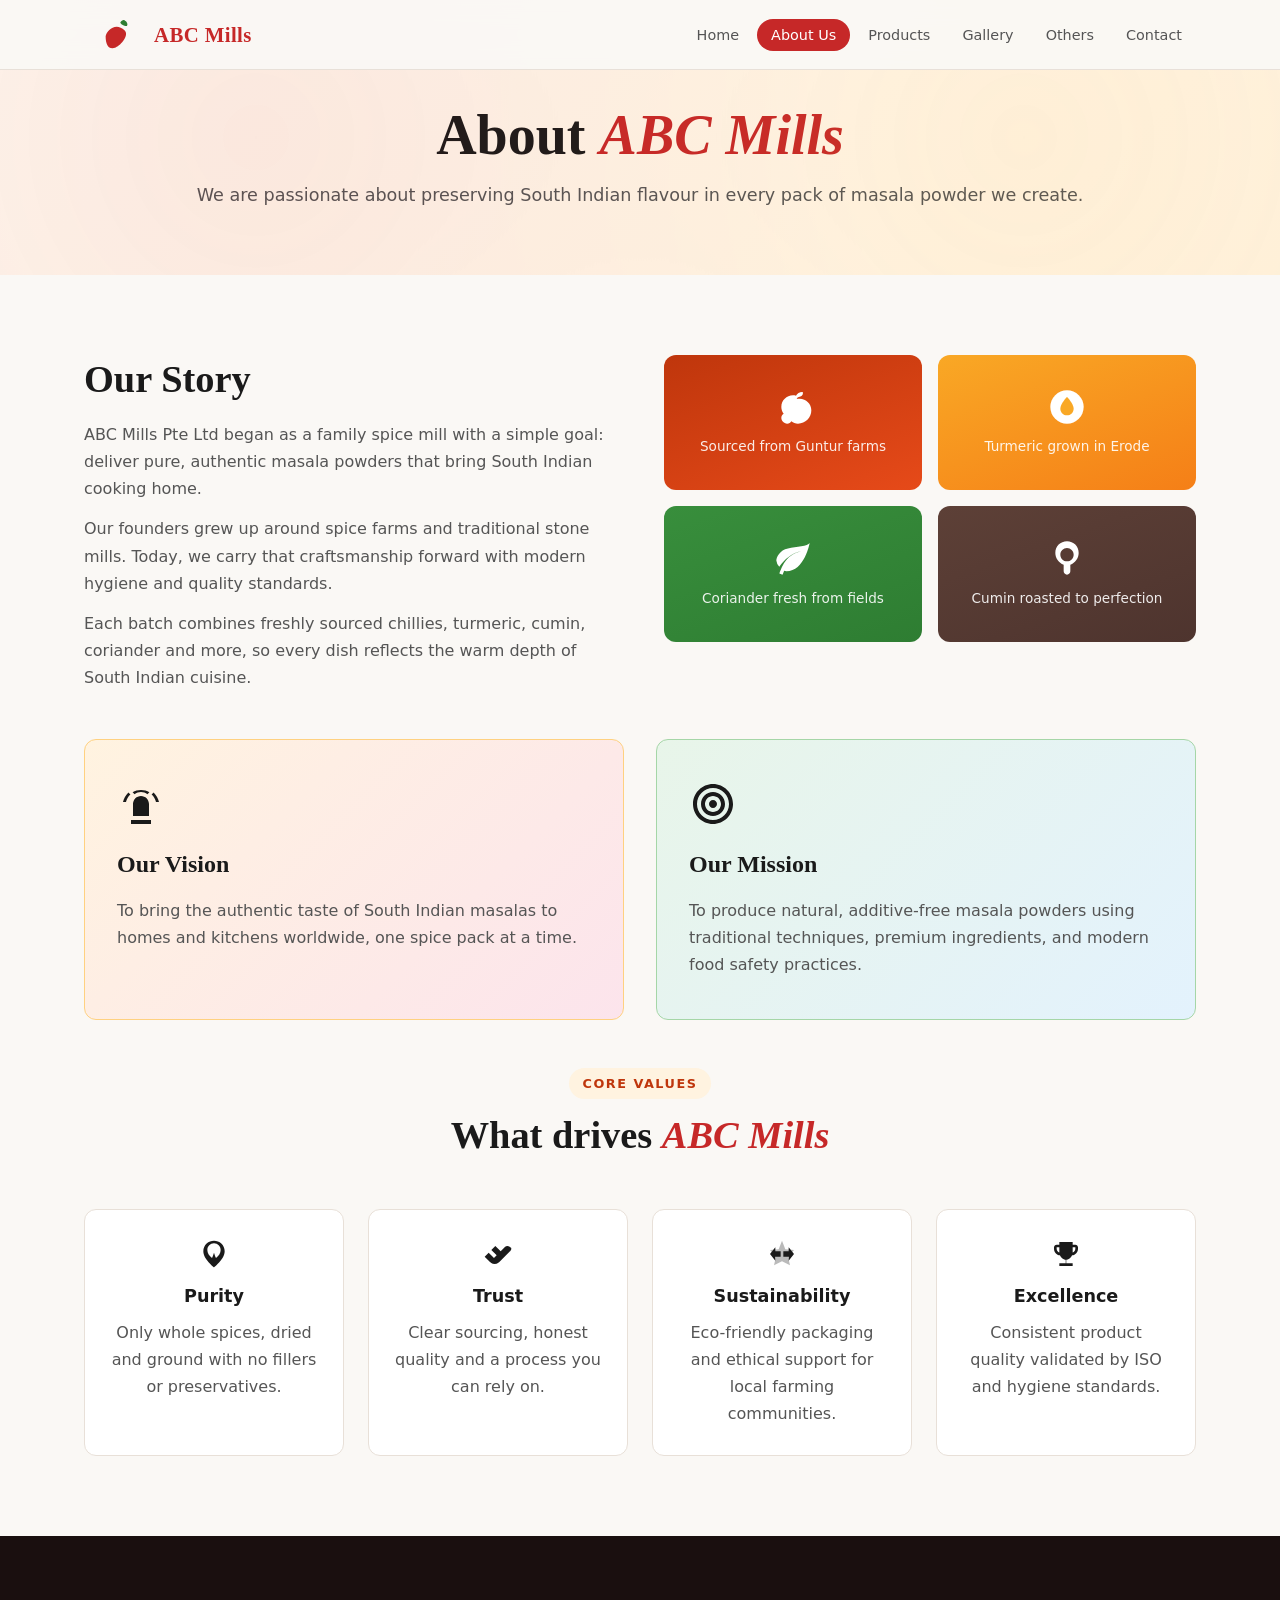
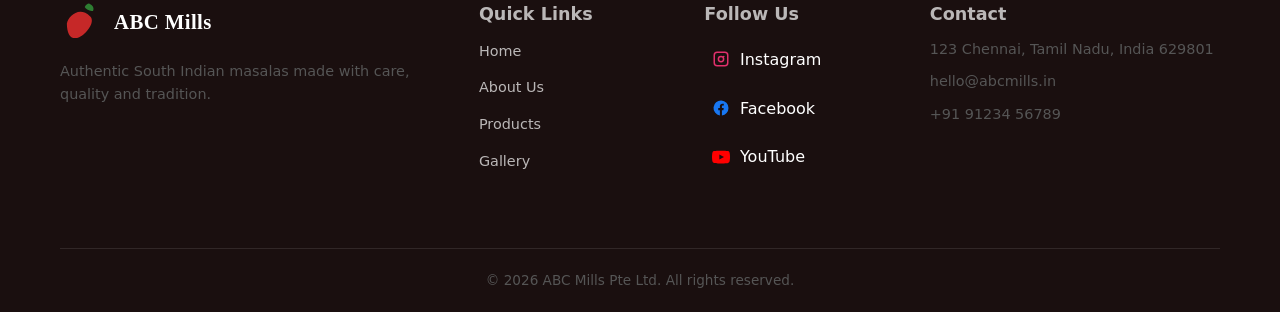
==== commit 060d54f3: "Akil" ====
--- a/about.html
+++ b/about.html
@@ -11,32 +11,6 @@
   <link rel="preconnect" href="https://fonts.gstatic.com" crossorigin />
   <link href="https://fonts.googleapis.com/css2?family=Playfair+Display:ital,wght@0,400;0,600;0,700;1,400&family=DM+Sans:wght@300;400;500;600&display=swap" rel="stylesheet" />
   <link rel="stylesheet" href="css/style.css" />
-  <style>
-    .icon-svg, .vm-icon, .value-icon {
-      display: inline-flex;
-      align-items: center;
-      justify-content: center;
-    }
-    .icon-svg svg, .vm-icon svg, .value-icon svg {
-      width: 2.5rem;
-      height: 2.5rem;
-      fill: currentColor;
-    }
-    .vm-icon svg {
-      width: 3rem;
-      height: 3rem;
-    }
-    .value-icon svg {
-      width: 2rem;
-      height: 2rem;
-    }
-    .about-img-card span {
-      display: inline-flex;
-      align-items: center;
-      justify-content: center;
-      font-size: 2rem;
-    }
-  </style>
 </head>
 <body data-page="about">
   <nav class="navbar" id="navbar" role="navigation" aria-label="Primary navigation">
@@ -50,7 +24,6 @@
         </span>
         <div>
           <span class="logo-name">ABC Mills</span>
-          <span class="logo-tagline">Pte Ltd</span>
         </div>
       </a>
       <button class="hamburger" id="hamburger" aria-controls="navLinks" aria-expanded="false" aria-label="Toggle menu">
@@ -162,13 +135,12 @@
             </span>
             <div>
               <span class="logo-name">ABC Mills</span>
-              <span class="logo-tagline">Pte Ltd</span>
             </div>
           </div>
           <p>Authentic South Indian masalas made with care, quality and tradition.</p>
         </div>
         <div class="footer-nav">
-          <h4>Explore</h4>
+          <h4>Quick Links</h4>
           <ul>
             <li><a href="index.html">Home</a></li>
             <li><a href="about.html">About Us</a></li>
@@ -176,12 +148,12 @@
             <li><a href="gallery.html">Gallery</a></li>
           </ul>
         </div>
-        <div class="footer-nav">
-          <h4>More</h4>
-          <ul>
-            <li><a href="others.html">Others</a></li>
-            <li><a href="contact.html">Contact</a></li>
-            <li><a href="dummy-shop.html">Shop</a></li>
+        <div class="footer-social" aria-label="Follow us">
+          <h4>Follow Us</h4>
+          <ul class="social-list">
+            <li><a href="#" aria-label="Instagram" class="social-link social-instagram"><svg xmlns="http://www.w3.org/2000/svg" viewBox="0 0 24 24" width="18" height="18" fill="currentColor"><path d="M7 2h10a5 5 0 0 1 5 5v10a5 5 0 0 1-5 5H7a5 5 0 0 1-5-5V7a5 5 0 0 1 5-5zm0 2a3 3 0 0 0-3 3v10a3 3 0 0 0 3 3h10a3 3 0 0 0 3-3V7a3 3 0 0 0-3-3H7zm5 3.5a4.5 4.5 0 1 1 0 9 4.5 4.5 0 0 1 0-9zm0 2a2.5 2.5 0 1 0 0 5 2.5 2.5 0 0 0 0-5zm4.75-.9a1.05 1.05 0 1 1-2.1 0 1.05 1.05 0 0 1 2.1 0z"/></svg> Instagram</a></li>
+            <li><a href="#" aria-label="Facebook" class="social-link social-facebook"><svg xmlns="http://www.w3.org/2000/svg" viewBox="0 0 24 24" width="18" height="18" fill="currentColor"><path d="M22 12a10 10 0 1 0-11.5 9.9v-7h-2.2V12h2.2V9.8c0-2.2 1.3-3.4 3.3-3.4.95 0 1.95.17 1.95.17v2.15h-1.1c-1.08 0-1.42.67-1.42 1.36V12h2.42l-.39 2.9h-2.03v7A10 10 0 0 0 22 12z"/></svg> Facebook</a></li>
+            <li><a href="#" aria-label="YouTube" class="social-link social-youtube"><svg xmlns="http://www.w3.org/2000/svg" viewBox="0 0 24 24" width="18" height="18" fill="currentColor"><path d="M23.5 6.2a3 3 0 0 0-2.1-2.12C19.5 3.5 12 3.5 12 3.5s-7.5 0-9.4.58A3 3 0 0 0 .5 6.2 31.3 31.3 0 0 0 0 12a31.3 31.3 0 0 0 .5 5.8 3 3 0 0 0 2.1 2.12C4.5 20.5 12 20.5 12 20.5s7.5 0 9.4-.58a3 3 0 0 0 2.1-2.12A31.3 31.3 0 0 0 24 12a31.3 31.3 0 0 0-.5-5.8zM9.8 15.2V8.8l6.2 3.2-6.2 3.2z"/></svg> YouTube</a></li>
           </ul>
         </div>
         <div class="footer-contact">
--- a/css/style.css
+++ b/css/style.css
@@ -139,12 +139,21 @@
 .nav-logo {
   display: flex;
   align-items: center;
-  gap: 10px;
+  gap: 12px;
   cursor: pointer;
+  padding: 6px 10px;
+  border-radius: 14px;
+  background: transparent;
+  box-shadow: none;
+  transition: transform 0.18s ease, box-shadow 0.18s ease;
+}
+.nav-logo:hover {
+  transform: translateY(-3px) scale(1.02);
+  box-shadow: 0 10px 28px rgba(0,0,0,0.12);
 }
 .logo-icon { font-size: 1.8rem; line-height: 1; }
-.logo-name { display: block; font-family: var(--font-display); font-size: 1.25rem; font-weight: 700; color: var(--primary); line-height: 1.1; }
-.logo-tagline { display: block; font-size: 0.7rem; color: var(--text-light); letter-spacing: 1px; text-transform: uppercase; }
+.logo-name { display: block; font-family: var(--font-display); font-size: 1.3rem; font-weight: 700; color: var(--primary); line-height: 1.05; letter-spacing: 0.4px; }
+.logo-tagline { display: block; font-size: 0.72rem; color: var(--text-light); letter-spacing: 1px; text-transform: uppercase; }
 
 /* SVG logo sizing */
 .logo-icon {
@@ -155,6 +164,22 @@
   height: 44px;
 }
 .logo-icon svg { width: 100%; height: 100%; display: block; }
+
+/* Nav-specific logo badge styling (keeps footer logo unchanged) */
+.nav-logo .logo-icon {
+  width: 48px;
+  height: 48px;
+  border-radius: 10px;
+  padding: 6px;
+  background: transparent;
+  box-shadow: none;
+}
+.nav-logo .logo-icon svg { filter: none; }
+/* If the logo is an image, make it fit the badge area */
+.nav-logo .logo-icon {
+  display: inline-block;
+  object-fit: contain;
+}
 
 .nav-links {
   display: flex;
@@ -399,11 +424,16 @@
   align-items: center;
   justify-content: center;
   position: relative;
+  overflow: hidden;
 }
 .product-img img {
   width: 100%;
   height: 100%;
   object-fit: cover;
+  transition: transform 0.5s ease;
+}
+.product-card:hover .product-img img {
+  transform: scale(1.08);
 }
 .product-emoji { font-size: 3.5rem; }
 .product-info { padding: 1.25rem; }
@@ -614,15 +644,25 @@
 .testimonial-slider-wrapper {
   position: relative;
   overflow: hidden;
-}
+  /* Accessibility: keyboard focus outline */
+  outline: none;
+}
+.testimonial-slider-wrapper:focus-visible {
+  outline: 2px solid var(--primary);
+  outline-offset: 4px;
+  border-radius: var(--radius);
+}
+
 .testimonial-slider {
   display: flex;
   gap: 1.25rem;
   transition: transform 0.45s cubic-bezier(.2,.9,.2,1);
   will-change: transform;
 }
+
 .testimonial-slide {
-  flex: 0 0 calc(100% / 3);
+  flex: 0 0 calc((100% - 2.5rem) / 3);
+  min-width: 0; /* Prevent flex item overflow */
 }
 
 .slider-btn {
@@ -640,8 +680,10 @@
   cursor: pointer;
   box-shadow: var(--shadow);
   transition: transform 0.18s ease, background 0.18s ease;
+  z-index: 2;
 }
 .slider-btn:hover { transform: translateY(-50%) scale(1.04); background: #fff; }
+.slider-btn:focus-visible { outline: 2px solid var(--primary); outline-offset: 2px; }
 .slider-prev { left: 12px; }
 .slider-next { right: 12px; }
 
@@ -658,11 +700,15 @@
   background: rgba(0,0,0,0.12);
   border: 1px solid rgba(0,0,0,0.08);
   cursor: pointer;
-}
+  transition: background 0.2s ease, transform 0.2s ease;
+  padding: 0;
+}
+.slider-dot:hover { transform: scale(1.2); }
 .slider-dot.active { background: var(--primary); border-color: transparent; }
+.slider-dot:focus-visible { outline: 2px solid var(--primary); outline-offset: 2px; }
 
 @media (max-width: 900px) {
-  .testimonial-slide { flex: 0 0 calc(100% / 2); }
+  .testimonial-slide { flex: 0 0 calc((100% - 1.25rem) / 2); }
 }
 @media (max-width: 600px) {
   .testimonial-slide { flex: 0 0 100%; }
@@ -777,6 +823,27 @@
 .footer-brand p { font-size: 0.9rem; line-height: 1.6; }
 
 .footer-nav ul { list-style: none; }
+
+/* Footer social links (replaces "More" column) */
+.footer-social h4 { margin-bottom: 0.6rem; }
+.social-list { list-style: none; padding: 0; margin: 0; display: flex; flex-direction: column; gap: 0.6rem; }
+.social-link {
+  display: inline-flex;
+  align-items: center;
+  gap: 0.6rem;
+  color: #ffffff; /* ensure link text is white */
+  text-decoration: none;
+  padding: 6px 8px;
+  border-radius: 8px;
+  transition: background 0.18s ease, color 0.18s ease, transform 0.12s ease;
+}
+.social-link svg { width: 18px; height: 18px; display: inline-block; flex-shrink: 0; }
+.social-link:hover { background: rgba(255,255,255,0.03); transform: translateY(-2px); }
+/* Keep SVG icons in their brand colors while text remains white */
+.social-instagram svg { color: #E1306C; }
+.social-facebook svg  { color: #1877F2; }
+.social-youtube svg   { color: #FF0000; }
+
 .footer-nav li { margin-bottom: 0.6rem; }
 .footer-nav a { font-size: 0.9rem; transition: color 0.2s; }
 .footer-nav a:hover { color: var(--accent); }
@@ -858,7 +925,6 @@
   .products-grid--large { grid-template-columns: 1fr; }
 }
 
-
 /* ===== FONT AWESOME PRODUCT ICONS ===== */
 .product-fa-icon {
   font-size: 3rem;
@@ -877,21 +943,75 @@
   opacity: 0.9;
 }
 
-/* Ensure product images work with both img tags and icon containers */
-.product-img {
-  height: 180px;
-  display: flex;
-  align-items: center;
-  justify-content: center;
-  position: relative;
-  overflow: hidden;
-}
-.product-img img {
-  width: 100%;
-  height: 100%;
-  object-fit: cover;
-  transition: transform 0.5s ease;
-}
-.product-card:hover .product-img img {
-  transform: scale(1.08);
-}
+/* ===== MOVED INLINE STYLES FROM HTML PAGES ===== */
+/* index.html / products.html: hero banner spacing and .btn-buy */
+.hero-banner-section {
+  padding-top: calc(var(--nav-height) + 1.25rem);
+  padding-bottom: 0;
+}
+@media (max-width: 640px) {
+  .hero-banner-section { padding-top: calc(var(--nav-height) + 1rem); }
+}
+
+.btn-buy {
+  background: linear-gradient(135deg, #f9a825, #e65100);
+  color: #fff !important;
+  border: none;
+  font-weight: 600;
+  box-shadow: 0 4px 14px rgba(230, 81, 0, 0.35);
+  transition: all 0.25s ease;
+}
+.btn-buy:hover {
+  background: linear-gradient(135deg, #ffb300, #bf360c);
+  transform: translateY(-2px);
+  box-shadow: 0 6px 20px rgba(230, 81, 0, 0.5);
+}
+
+/* about.html: icon sizing helpers */
+.icon-svg, .vm-icon, .value-icon { display: inline-flex; align-items: center; justify-content: center; }
+.icon-svg svg, .vm-icon svg, .value-icon svg { width: 2.5rem; height: 2.5rem; fill: currentColor; }
+.vm-icon svg { width: 3rem; height: 3rem; }
+.value-icon svg { width: 2rem; height: 2rem; }
+.about-img-card span { display: inline-flex; align-items: center; justify-content: center; font-size: 2rem; }
+
+/* gallery.html: fancybox custom styles moved from page head */
+.fancybox-container .fancybox-thumbs {
+  top: 0;
+  right: 0;
+  bottom: 0;
+  left: auto;
+  width: 140px;
+  background: rgba(30, 30, 30, 0.95);
+  padding: 8px 4px;
+  box-sizing: border-box;
+}
+.fancybox-container .fancybox-thumbs__list { display: flex; flex-direction: column; gap: 6px; padding: 0; margin: 0; }
+.fancybox-container .fancybox-thumbs__list a {
+  width: 120px !important;
+  height: 80px !important;
+  max-width: none !important;
+  max-height: none !important;
+  margin: 0 auto;
+  border-radius: 4px;
+  border: 2px solid transparent;
+  opacity: 0.7;
+  transition: all 0.2s ease;
+}
+.fancybox-container .fancybox-thumbs__list a.fancybox-thumbs-active { border-color: var(--accent, #f9a825); opacity: 1; }
+.fancybox-container .fancybox-thumbs__list a:hover { opacity: 1; }
+.fancybox-container .fancybox-stage { right: 140px; }
+.fancybox-container .fancybox-caption { right: 140px; }
+.fancybox-container .fancybox-toolbar { right: 150px; }
+@media (max-width: 768px) {
+  .fancybox-container .fancybox-thumbs { display: none !important; }
+  .fancybox-container .fancybox-stage,
+  .fancybox-container .fancybox-caption,
+  .fancybox-container .fancybox-toolbar { right: 0; }
+}
+
+/* contact.html: contact link and icon sizing */
+.contact-link { color: var(--text-muted); transition: color 0.2s; }
+.contact-link:hover { color: var(--primary); }
+.ci-icon { display: inline-flex; align-items: center; justify-content: center; color: var(--primary); }
+.ci-icon svg { width: 1.5rem; height: 1.5rem; }
+.social-btn svg { width: 1rem; height: 1rem; }
